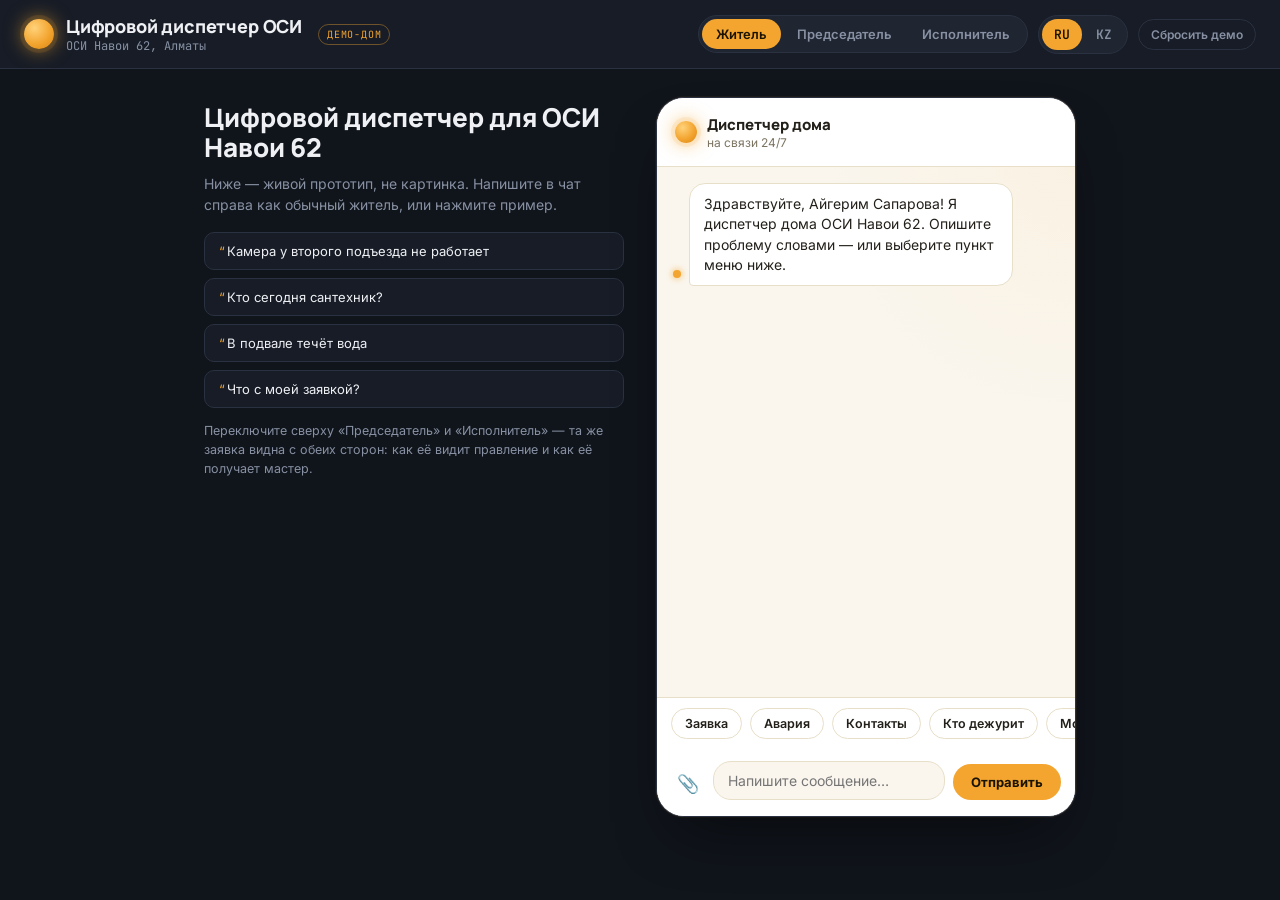
==== index.html @ 4182b922 "OSI Navoi 62 dispatcher demo" ====
<!DOCTYPE html>
<html lang="ru">
<head>
  <meta charset="UTF-8" />
  <meta name="viewport" content="width=device-width, initial-scale=1.0" />
  <title>Цифровой диспетчер — ОСИ Навои 62</title>
  <link rel="preconnect" href="https://fonts.googleapis.com">
  <link rel="preconnect" href="https://fonts.gstatic.com" crossorigin>
  <link href="https://fonts.googleapis.com/css2?family=Manrope:wght@500;700;800&family=Inter:wght@400;500;600&family=JetBrains+Mono:wght@400;600&display=swap" rel="stylesheet">
  <link rel="stylesheet" href="style.css" />
</head>
<body>
  <div class="app" id="app" data-view="resident">

    <header class="topbar">
      <div class="brand">
        <span class="lamp-mark" aria-hidden="true"></span>
        <div class="brand-text">
          <div class="brand-name" id="appName"></div>
          <div class="brand-house" id="houseTag"></div>
        </div>
        <span class="badge" id="demoBadge"></span>
      </div>
      <div class="topbar-controls">
        <div class="switch view-switch">
          <button type="button" data-view="resident" class="active"></button>
          <button type="button" data-view="chairman"></button>
          <button type="button" data-view="staff"></button>
        </div>
        <div class="switch lang-switch">
          <button type="button" data-lang="ru">RU</button>
          <button type="button" data-lang="kz">KZ</button>
        </div>
        <button type="button" class="ghost-btn small" id="resetBtn"></button>
      </div>
    </header>

    <main class="stage">

      <section class="resident-view">
        <div class="resident-layout">
          <aside class="pitch-panel">
            <h1 class="pitch-title" id="pitchTitle"></h1>
            <p class="pitch-lead" id="pitchLead"></p>

            <div class="pitch-examples" id="pitchExamples"></div>

            <p class="pitch-hint" id="pitchHintViews"></p>
          </aside>

          <div class="phone">
            <div class="phone-header">
              <span class="lamp-mark small" aria-hidden="true"></span>
              <div>
                <div class="phone-title" id="chatTitle"></div>
                <div class="phone-status" id="chatOnline"></div>
              </div>
            </div>

            <div class="chat-window" id="chatWindow" aria-live="polite"></div>

            <div class="quick-menu" id="quickMenu"></div>

            <form class="composer" id="chatForm">
              <button type="button" class="icon-btn" id="attachBtn">📎</button>
              <input type="file" id="attachInput" accept="image/*" hidden>
              <label class="sr-only" for="messageInput">Сообщение</label>
              <textarea id="messageInput" rows="1"></textarea>
              <button type="submit" id="sendBtn" class="send-btn"></button>
            </form>
          </div>
        </div>
      </section>

      <section class="chairman-view">
        <div class="stat-row">
          <div class="stat-card" id="statNeedsAttention"><div class="stat-num">0</div><div class="stat-label"></div></div>
          <div class="stat-card" id="statInProgress"><div class="stat-num">0</div><div class="stat-label"></div></div>
          <div class="stat-card stat-warn" id="statOverdue"><div class="stat-num">0</div><div class="stat-label"></div></div>
          <div class="stat-card" id="statClosedToday"><div class="stat-num">0</div><div class="stat-label"></div></div>
          <button type="button" class="ai-summary-btn" id="aiSummaryBtn"></button>
        </div>

        <nav class="chair-tabs">
          <button type="button" data-tab="board" class="active" id="tabBoardBtn"></button>
          <button type="button" data-tab="directory" id="tabDirectoryBtn"></button>
          <button type="button" data-tab="audit" id="tabAuditLabel"></button>
        </nav>

        <div class="chair-panel active" data-panel="board">
          <div class="board-layout">
            <div class="board-main">
              <div class="filters">
                <select id="filterCategory"></select>
                <select id="filterStatus"></select>
              </div>
              <div class="req-list" id="requestsList"></div>
            </div>
            <aside class="board-side">
              <h3 id="dutyTodayHeader"></h3>
              <div class="duty-list" id="dutyList"></div>
            </aside>
          </div>
        </div>

        <div class="chair-panel" data-panel="directory">
          <div class="dir-grid">
            <div class="dir-block">
              <h3 id="directoryContactsLabel"></h3>
              <div class="dir-list" id="contactsEditor"></div>
              <form class="dir-add-form" id="contactAddForm">
                <input id="contactLabelInput" required>
                <input id="contactPhoneInput" required>
                <button type="submit" id="contactAddBtn"></button>
              </form>
            </div>

            <div class="dir-block">
              <h3 id="directoryStaffLabel"></h3>
              <div class="dir-list" id="staffEditor"></div>
              <form class="dir-add-form" id="staffAddForm">
                <input id="staffNameInput" required>
                <input id="staffRoleInput" required>
                <input id="staffPhoneInput" required>
                <button type="submit" id="staffAddBtn"></button>
              </form>
            </div>

            <div class="dir-block">
              <h3 id="directoryFaqLabel"></h3>
              <div class="dir-list" id="faqEditor"></div>
              <form class="dir-add-form" id="faqAddForm">
                <input id="faqQuestionInput" required>
                <input id="faqAnswerInput" required>
                <input id="faqKeywordsInput" required>
                <button type="submit" id="faqAddBtn"></button>
              </form>
            </div>

            <div class="dir-block">
              <h3 id="directoryAnnouncementsLabel"></h3>
              <div class="dir-list" id="announcementsEditor"></div>
              <form class="dir-add-form" id="annAddForm">
                <input id="annTitleInput" required>
                <input id="annTextInput" required>
                <input type="date" id="annDateInput">
                <button type="submit" id="annAddBtn"></button>
              </form>
            </div>
          </div>
        </div>

        <div class="chair-panel" data-panel="audit">
          <div class="audit-list" id="auditList"></div>
        </div>
      </section>

      <section class="staff-view">
        <div class="staff-head">
          <label for="staffPersona"><span id="staffPersonaLabel"></span>
            <select id="staffPersona"></select>
          </label>
          <span class="staff-onduty" id="staffOnDutyBadge"></span>
        </div>

        <div class="staff-section">
          <h3 id="staffNewHeader"></h3>
          <div class="staff-cards" id="staffNewCards"></div>
        </div>
        <div class="staff-section">
          <h3 id="staffActiveHeader"></h3>
          <div class="staff-cards" id="staffActiveCards"></div>
        </div>
        <div class="staff-section">
          <h3 id="staffDoneHeader"></h3>
          <div class="staff-cards" id="staffDoneCards"></div>
        </div>
      </section>

    </main>
  </div>

  <div class="modal" id="requestModal">
    <div class="modal-card">
      <div class="modal-head">
        <h3 id="modalTitle"></h3>
      </div>
      <div class="modal-meta" id="modalMeta"></div>
      <p class="modal-text" id="modalText"></p>
      <div class="modal-ai-note" id="modalAiNote"></div>

      <div class="modal-override-label" id="modalOverrideLabel"></div>
      <div class="modal-fields">
        <label><span id="modalCategoryLabel"></span><select id="modalCategory"></select></label>
        <label><span id="modalAssigneeLabel"></span><select id="modalAssignee"></select></label>
        <label><span id="modalStatusLabel"></span><select id="modalStatus"></select></label>
      </div>

      <h4 id="requestCardHistory"></h4>
      <div class="modal-history" id="modalHistory"></div>

      <div class="modal-actions">
        <button type="button" id="modalCloseBtn" class="ghost-btn"></button>
        <button type="button" id="modalSaveBtn" class="primary-btn"></button>
      </div>
    </div>
  </div>

  <div class="modal" id="aiSummaryModal">
    <div class="modal-card">
      <div class="modal-head">
        <h3 id="aiSummaryHeading"></h3>
      </div>
      <pre class="ai-summary-body" id="aiSummaryBody"></pre>
      <div class="modal-actions">
        <button type="button" id="aiSummaryCloseBtn" class="primary-btn"></button>
      </div>
    </div>
  </div>

  <script src="data.js"></script>
  <script src="ai.js"></script>
  <script src="strings.js"></script>
  <script src="app.js"></script>
</body>
</html>
---- style.css ----
/* ============================================================
   Цифровой диспетчер ОСИ — «диспетчерская» визуальная система.
   Сигнатурный элемент: лампа дежурного (glow-точка), которая
   встречается у аватара бота, у каждой заявки и у каждого
   сотрудника — как индикаторы на настоящем диспетчерском пульте.
   ============================================================ */

:root {
  --ink: #10141b;
  --ink-2: #171c26;
  --ink-3: #1f2531;
  --ink-line: #2a3140;
  --ink-text: #eef0f4;
  --ink-text-mute: #8791a3;

  --paper: #faf6ee;
  --paper-2: #ffffff;
  --paper-line: #e8dfc9;
  --paper-text: #23201a;
  --paper-text-mute: #7c7462;

  --amber: #f3a530;
  --amber-2: #d9860f;
  --amber-soft: rgba(243, 165, 48, 0.16);
  --alarm: #e5484d;
  --alarm-soft: rgba(229, 72, 77, 0.16);
  --calm: #3fa772;
  --calm-soft: rgba(63, 167, 114, 0.16);
  --info: #4c8dff;
  --info-soft: rgba(76, 141, 255, 0.16);
  --wait: #9b7cf2;
  --wait-soft: rgba(155, 124, 242, 0.16);

  --font-display: 'Manrope', 'Segoe UI', sans-serif;
  --font-body: 'Inter', 'Segoe UI', sans-serif;
  --font-mono: 'JetBrains Mono', 'Consolas', monospace;

  --radius: 16px;
  --radius-sm: 10px;
}

* { box-sizing: border-box; }

html, body {
  margin: 0;
  min-height: 100vh;
  background: var(--ink);
  color: var(--ink-text);
  font-family: var(--font-body);
}

.sr-only {
  position: absolute; width: 1px; height: 1px; padding: 0; margin: -1px;
  overflow: hidden; clip: rect(0,0,0,0); white-space: nowrap; border: 0;
}

button { font-family: inherit; cursor: pointer; }
input, select, textarea { font-family: inherit; }

/* ---------- Lamp signature ---------- */

.lamp-mark {
  --size: 30px;
  width: var(--size); height: var(--size); border-radius: 50%;
  flex: none;
  background: radial-gradient(circle at 35% 30%, #ffd27a, var(--amber) 55%, var(--amber-2) 100%);
  box-shadow: 0 0 0 4px rgba(243,165,48,0.12), 0 0 18px 2px rgba(243,165,48,0.55);
  animation: lamp-breathe 3.2s ease-in-out infinite;
}
.lamp-mark.small { --size: 22px; }

@keyframes lamp-breathe {
  0%, 100% { box-shadow: 0 0 0 4px rgba(243,165,48,0.12), 0 0 14px 1px rgba(243,165,48,0.45); }
  50% { box-shadow: 0 0 0 6px rgba(243,165,48,0.16), 0 0 22px 4px rgba(243,165,48,0.75); }
}

.dot {
  display: inline-block; width: 9px; height: 9px; border-radius: 50%; flex: none;
}
.dot-alarm { background: var(--alarm); box-shadow: 0 0 8px 1px rgba(229,72,77,0.7); animation: dot-pulse 1.4s ease-in-out infinite; }
.dot-high { background: var(--amber); box-shadow: 0 0 6px 1px rgba(243,165,48,0.6); }
.dot-calm { background: var(--calm); box-shadow: 0 0 6px 1px rgba(63,167,114,0.5); }
.dot-off { background: #4a5266; }

@keyframes dot-pulse {
  0%, 100% { opacity: 1; } 50% { opacity: 0.45; }
}

@media (prefers-reduced-motion: reduce) {
  .lamp-mark, .dot-alarm { animation: none; }
}

/* ---------- Layout shell ---------- */

.app { min-height: 100vh; display: flex; flex-direction: column; }

.topbar {
  display: flex; align-items: center; justify-content: space-between;
  gap: 16px; flex-wrap: wrap;
  padding: 14px 24px;
  background: var(--ink-2);
  border-bottom: 1px solid var(--ink-line);
}

.brand { display: flex; align-items: center; gap: 12px; }
.brand-name { font-family: var(--font-display); font-weight: 800; font-size: 18px; letter-spacing: -0.01em; }
.brand-house { font-family: var(--font-mono); font-size: 12px; color: var(--ink-text-mute); }
.badge {
  font-family: var(--font-mono); font-size: 10px; letter-spacing: 0.08em;
  color: var(--amber); border: 1px solid rgba(243,165,48,0.4);
  padding: 3px 8px; border-radius: 999px; text-transform: uppercase;
  margin-left: 4px;
}

.topbar-controls { display: flex; align-items: center; gap: 10px; flex-wrap: wrap; }

.switch {
  display: inline-flex; background: var(--ink-3); border: 1px solid var(--ink-line);
  border-radius: 999px; padding: 3px; gap: 2px;
}
.switch button {
  border: none; background: transparent; color: var(--ink-text-mute);
  font-size: 13px; font-weight: 600; padding: 7px 14px; border-radius: 999px;
  transition: background .15s, color .15s;
}
.switch button.active { background: var(--amber); color: #1a1300; }
.lang-switch button { padding: 7px 12px; font-family: var(--font-mono); }

.ghost-btn {
  background: transparent; border: 1px solid var(--ink-line); color: var(--ink-text-mute);
  border-radius: 999px; padding: 8px 16px; font-size: 13px; font-weight: 600;
  transition: border-color .15s, color .15s;
}
.ghost-btn:hover { border-color: var(--amber); color: var(--amber); }
.ghost-btn.small { padding: 7px 12px; font-size: 12px; }

.primary-btn {
  background: var(--amber); color: #1a1300; border: none; border-radius: 999px;
  padding: 9px 18px; font-weight: 700; font-size: 13px;
}
.primary-btn:hover { background: var(--amber-2); }

.stage { flex: 1; padding: 28px 24px 40px; }

/* ---------- Resident: phone ---------- */

.resident-view, .chairman-view, .staff-view { display: none; }
[data-view="resident"] .resident-view { display: flex; justify-content: center; }
[data-view="chairman"] .chairman-view { display: block; }
[data-view="staff"] .staff-view { display: block; }

.resident-layout {
  display: flex; gap: 32px; align-items: flex-start; justify-content: center;
  max-width: 980px; width: 100%; flex-wrap: wrap;
}

.pitch-panel {
  flex: 1 1 340px; max-width: 420px; padding-top: 6px;
}
.pitch-title {
  font-family: var(--font-display); font-weight: 800; font-size: 26px; line-height: 1.15;
  color: var(--ink-text); margin: 0 0 10px;
}
.pitch-lead { font-size: 14px; color: var(--ink-text-mute); line-height: 1.55; margin: 0 0 16px; }

.pitch-examples { display: flex; flex-direction: column; gap: 8px; margin-bottom: 14px; }
.pitch-example {
  text-align: left; background: var(--ink-2); border: 1px solid var(--ink-line); color: var(--ink-text);
  border-radius: var(--radius-sm); padding: 10px 14px; font-size: 13px;
  transition: border-color .15s, background .15s;
}
.pitch-example::before { content: '“'; color: var(--amber); margin-right: 2px; }
.pitch-example:hover { border-color: var(--amber); background: var(--ink-3); }

.pitch-hint { font-size: 12.5px; color: var(--ink-text-mute); margin: 0 0 22px; line-height: 1.5; }

.phone {
  width: 100%; max-width: 420px; height: min(720px, 80vh);
  display: flex; flex-direction: column;
  background: var(--paper);
  border-radius: 28px;
  border: 1px solid var(--ink-line);
  box-shadow: 0 30px 60px -25px rgba(0,0,0,0.6), 0 0 0 1px rgba(243,165,48,0.06);
  overflow: hidden;
}

.phone-header {
  display: flex; align-items: center; gap: 10px;
  padding: 16px 18px; background: var(--paper-2);
  border-bottom: 1px solid var(--paper-line);
  flex: none;
}
.phone-title { font-family: var(--font-display); font-weight: 800; color: var(--paper-text); font-size: 15px; }
.phone-status { font-size: 12px; color: var(--paper-text-mute); }

.chat-window {
  flex: 1; overflow-y: auto; padding: 16px; display: flex; flex-direction: column; gap: 10px;
  background:
    radial-gradient(circle at 100% 0%, rgba(243,165,48,0.06), transparent 40%),
    var(--paper);
}

.msg { display: flex; align-items: flex-end; gap: 8px; max-width: 88%; }
.msg.bot { align-self: flex-start; }
.msg.user { align-self: flex-end; flex-direction: row-reverse; }

.msg-lamp {
  width: 8px; height: 8px; border-radius: 50%; margin-bottom: 8px; flex: none;
  background: var(--amber); box-shadow: 0 0 6px 1px rgba(243,165,48,0.6);
}

.bubble {
  padding: 10px 14px; border-radius: 16px; font-size: 14px; line-height: 1.45;
  white-space: pre-wrap; word-break: break-word;
}
.msg.bot .bubble { background: var(--paper-2); border: 1px solid var(--paper-line); color: var(--paper-text); border-bottom-left-radius: 4px; }
.msg.user .bubble { background: var(--ink); color: var(--paper); border-bottom-right-radius: 4px; }

.ticket-chip {
  margin-top: 8px; display: flex; align-items: center; gap: 6px;
  font-family: var(--font-mono); font-size: 12px; font-weight: 600;
  background: var(--amber-soft); color: var(--amber-2);
  padding: 6px 10px; border-radius: 999px; width: fit-content;
}
.chat-photo { margin-top: 6px; max-width: 180px; border-radius: 10px; display: block; }

.chip-row { display: flex; gap: 8px; margin-top: 10px; flex-wrap: wrap; }
.chip {
  border: 1px solid var(--paper-line); background: var(--paper-2); color: var(--paper-text);
  border-radius: 999px; padding: 7px 13px; font-size: 12.5px; font-weight: 600;
  transition: border-color .15s, background .15s;
}
.chip:hover { border-color: var(--amber); background: var(--amber-soft); }
.chip-danger { border-color: transparent; background: var(--alarm-soft); color: var(--alarm); }
.chip-danger:hover { background: var(--alarm); color: #fff; }

.quick-menu {
  display: flex; gap: 8px; padding: 10px 14px; overflow-x: auto;
  background: var(--paper-2); border-top: 1px solid var(--paper-line); flex: none;
}
.menu-chip { flex: none; }

.composer {
  display: flex; align-items: flex-end; gap: 8px; padding: 12px 14px 16px;
  background: var(--paper-2); flex: none;
}
.icon-btn {
  background: transparent; border: none; font-size: 18px; padding: 6px;
  color: var(--paper-text-mute); flex: none;
}
#attachInput { display: none; }
.composer textarea {
  flex: 1; resize: none; border: 1px solid var(--paper-line); border-radius: 18px;
  padding: 10px 14px; font-size: 14px; max-height: 140px; background: var(--paper);
  color: var(--paper-text);
}
.composer textarea:focus { outline: 2px solid var(--amber); outline-offset: 1px; }
.send-btn {
  background: var(--amber); color: #1a1300; border: none; border-radius: 999px;
  padding: 10px 18px; font-weight: 700; font-size: 13px; flex: none;
}
.send-btn:hover { background: var(--amber-2); }

/* ---------- Chairman: dispatcher board ---------- */

.stat-row { display: flex; gap: 12px; flex-wrap: wrap; margin-bottom: 18px; align-items: stretch; }

.stat-card {
  background: var(--ink-2); border: 1px solid var(--ink-line); border-radius: var(--radius);
  padding: 16px 20px; min-width: 150px; flex: 1;
}
.stat-card .stat-num { font-family: var(--font-display); font-weight: 800; font-size: 32px; color: var(--ink-text); }
.stat-card .stat-label { font-size: 12px; color: var(--ink-text-mute); margin-top: 4px; }
.stat-card.stat-warn { border-color: rgba(229,72,77,0.4); }
.stat-card.stat-warn .stat-num { color: var(--alarm); }

.ai-summary-btn {
  background: linear-gradient(135deg, var(--amber), var(--amber-2));
  color: #1a1300; border: none; border-radius: var(--radius);
  padding: 0 22px; font-weight: 800; font-size: 14px; min-width: 180px;
  display: flex; align-items: center; justify-content: center; gap: 8px;
}
.ai-summary-btn::before {
  content: ''; width: 8px; height: 8px; border-radius: 50%; background: #1a1300;
  box-shadow: 0 0 6px 1px rgba(0,0,0,0.4);
}

.chair-tabs { display: flex; gap: 4px; border-bottom: 1px solid var(--ink-line); margin-bottom: 18px; }
.chair-tabs button {
  background: transparent; border: none; color: var(--ink-text-mute);
  padding: 10px 6px; margin-right: 18px; font-weight: 700; font-size: 14px;
  border-bottom: 2px solid transparent;
}
.chair-tabs button.active { color: var(--amber); border-bottom-color: var(--amber); }

.chair-panel { display: none; }
.chair-panel.active { display: block; }

.board-layout { display: grid; grid-template-columns: 1fr 280px; gap: 20px; align-items: start; }

.filters { display: flex; gap: 10px; margin-bottom: 12px; }
.filters select {
  background: var(--ink-2); color: var(--ink-text); border: 1px solid var(--ink-line);
  border-radius: var(--radius-sm); padding: 8px 12px; font-size: 13px;
}

.req-list { display: flex; flex-direction: column; gap: 6px; }
.req-row {
  display: grid; grid-template-columns: 14px 56px 1fr 1fr 110px 140px;
  align-items: center; gap: 12px;
  background: var(--ink-2); border: 1px solid var(--ink-line); border-left: 3px solid transparent;
  border-radius: var(--radius-sm); padding: 11px 14px; font-size: 13px;
}
.req-row:hover { background: var(--ink-3); cursor: pointer; }
.req-row.req-overdue { border-left-color: var(--alarm); background: linear-gradient(90deg, var(--alarm-soft), var(--ink-2) 20%); }
.req-id { font-family: var(--font-mono); font-weight: 700; color: var(--ink-text); }
.req-cat { color: var(--ink-text); }
.req-loc { color: var(--ink-text-mute); font-size: 12.5px; }
.req-assignee { color: var(--ink-text-mute); font-size: 12.5px; text-align: right; }

.req-status {
  font-size: 11.5px; font-weight: 700; padding: 4px 9px; border-radius: 999px; text-align: center;
}
.status-новая { background: var(--info-soft); color: var(--info); }
.status-принята { background: var(--info-soft); color: var(--info); }
.status-вработе { background: var(--amber-soft); color: var(--amber); }
.status-ожидает { background: var(--wait-soft); color: var(--wait); }
.status-выполнена { background: var(--calm-soft); color: var(--calm); }
.status-закрыта { background: rgba(135,145,163,0.16); color: var(--ink-text-mute); }

.board-side {
  background: var(--ink-2); border: 1px solid var(--ink-line); border-radius: var(--radius);
  padding: 16px;
}
.board-side h3 { margin: 0 0 12px; font-family: var(--font-display); font-size: 14px; color: var(--ink-text); }
.duty-list { display: flex; flex-direction: column; gap: 12px; }
.duty-row { display: flex; align-items: flex-start; gap: 10px; }
.duty-row .dot { margin-top: 5px; }
.duty-name { font-size: 13px; font-weight: 600; color: var(--ink-text); }
.duty-role { font-size: 12px; color: var(--ink-text-mute); }

.empty-hint { color: var(--ink-text-mute); font-size: 13px; padding: 20px; text-align: center; }

/* Directory */

.dir-grid { display: grid; grid-template-columns: 1fr 1fr; gap: 16px; }
.dir-block {
  background: var(--ink-2); border: 1px solid var(--ink-line); border-radius: var(--radius);
  padding: 16px;
}
.dir-block h3 { margin: 0 0 12px; font-family: var(--font-display); font-size: 14px; }
.dir-list { display: flex; flex-direction: column; gap: 6px; margin-bottom: 12px; max-height: 220px; overflow-y: auto; }
.dir-row {
  display: flex; align-items: center; gap: 10px; justify-content: space-between;
  background: var(--ink-3); border-radius: var(--radius-sm); padding: 8px 10px; font-size: 12.5px;
}
.dir-row-wrap { flex-wrap: wrap; }
.dir-row span { color: var(--ink-text-mute); }
.dir-row .dir-strong { color: var(--ink-text); font-weight: 600; flex: 1 1 100%; }
.dir-mono { font-family: var(--font-mono); }

.dir-add-form { display: flex; gap: 6px; flex-wrap: wrap; }
.dir-add-form input {
  flex: 1; min-width: 90px; background: var(--ink-3); border: 1px solid var(--ink-line);
  border-radius: var(--radius-sm); padding: 7px 10px; color: var(--ink-text); font-size: 12.5px;
}
.dir-add-form button {
  background: var(--amber); color: #1a1300; border: none; border-radius: var(--radius-sm);
  padding: 7px 14px; font-weight: 700; font-size: 12.5px;
}

/* Audit */

.audit-list { display: flex; flex-direction: column; gap: 4px; }
.audit-row {
  display: grid; grid-template-columns: 70px 1fr auto 1fr 50px; gap: 10px; align-items: center;
  background: var(--ink-2); border: 1px solid var(--ink-line); border-radius: var(--radius-sm);
  padding: 9px 12px; font-size: 12px; font-family: var(--font-mono);
}
.audit-time { color: var(--ink-text-mute); }
.audit-input { color: var(--ink-text); overflow: hidden; text-overflow: ellipsis; white-space: nowrap; }
.audit-arrow { color: var(--amber); }
.audit-outcome { color: var(--ink-text-mute); }
.audit-conf { color: var(--calm); text-align: right; }

/* ---------- Staff (Исполнитель) ---------- */

.staff-head {
  display: flex; align-items: center; gap: 14px; flex-wrap: wrap; margin-bottom: 20px;
  background: var(--ink-2); border: 1px solid var(--ink-line); border-radius: var(--radius);
  padding: 14px 18px;
}
.staff-head label { display: flex; align-items: center; gap: 10px; font-size: 13px; color: var(--ink-text-mute); }
.staff-head select {
  background: var(--ink-3); color: var(--ink-text); border: 1px solid var(--ink-line);
  border-radius: var(--radius-sm); padding: 8px 12px; font-size: 13px; font-weight: 600;
}
.staff-onduty { font-size: 12px; padding: 5px 11px; border-radius: 999px; font-weight: 700; }
.staff-onduty.on { background: var(--calm-soft); color: var(--calm); }
.staff-onduty.off { background: rgba(135,145,163,0.16); color: var(--ink-text-mute); }

.staff-section h3 {
  font-family: var(--font-display); font-size: 14px; color: var(--ink-text); margin: 22px 0 10px;
}
.staff-section:first-of-type h3 { margin-top: 0; }

.staff-cards { display: flex; flex-direction: column; gap: 10px; }
.staff-card {
  background: var(--ink-2); border: 1px solid var(--ink-line); border-left: 3px solid var(--ink-line);
  border-radius: var(--radius); padding: 14px 16px;
}
.staff-card.staff-card-alarm { border-left-color: var(--alarm); }
.staff-card-top { display: flex; align-items: center; gap: 10px; margin-bottom: 6px; }
.staff-card-id { font-family: var(--font-mono); font-weight: 700; color: var(--ink-text); }
.staff-card-cat { color: var(--ink-text); font-weight: 600; }
.staff-card-loc { color: var(--ink-text-mute); font-size: 12.5px; margin-left: auto; }
.staff-card-text { font-size: 13px; color: var(--ink-text); background: var(--ink-3); border-radius: var(--radius-sm); padding: 9px 11px; margin-bottom: 10px; }
.staff-card-meta { display: flex; justify-content: space-between; align-items: center; gap: 10px; flex-wrap: wrap; }
.staff-card-resident { font-size: 12px; color: var(--ink-text-mute); }
.staff-card-actions { display: flex; gap: 8px; align-items: center; }
.staff-card-actions select {
  background: var(--ink-3); color: var(--ink-text); border: 1px solid var(--ink-line);
  border-radius: var(--radius-sm); padding: 6px 10px; font-size: 12.5px;
}

/* ---------- Modals ---------- */

.modal {
  display: none; position: fixed; inset: 0; background: rgba(8,10,14,0.72);
  align-items: center; justify-content: center; padding: 20px; z-index: 50;
}
.modal.open { display: flex; }
.modal-card {
  background: var(--ink-2); border: 1px solid var(--ink-line); border-radius: var(--radius);
  padding: 22px; width: 100%; max-width: 480px; max-height: 85vh; overflow-y: auto;
  box-shadow: 0 30px 60px -20px rgba(0,0,0,0.7);
}
.modal-head { display: flex; justify-content: space-between; align-items: center; margin-bottom: 6px; }
.modal-head h3 { margin: 0; font-family: var(--font-display); font-size: 17px; }
.modal-meta { display: flex; align-items: center; gap: 8px; font-size: 12.5px; color: var(--ink-text-mute); margin-bottom: 10px; }
.modal-text { font-size: 13.5px; color: var(--ink-text); background: var(--ink-3); padding: 10px 12px; border-radius: var(--radius-sm); }
.modal-ai-note { font-size: 12px; color: var(--amber); margin: 10px 0 4px; }
.modal-override-label { font-size: 11.5px; color: var(--ink-text-mute); text-transform: uppercase; letter-spacing: 0.06em; margin-bottom: 6px; }

.modal-fields { display: flex; gap: 10px; flex-wrap: wrap; margin-bottom: 16px; }
.modal-fields label { display: flex; flex-direction: column; gap: 4px; font-size: 11px; color: var(--ink-text-mute); flex: 1; min-width: 120px; }
.modal-fields select {
  background: var(--ink-3); border: 1px solid var(--ink-line); border-radius: var(--radius-sm);
  padding: 8px 10px; color: var(--ink-text); font-size: 13px;
}

.modal-history { display: flex; flex-direction: column; gap: 6px; margin: 10px 0 16px; }
.hist-row { display: flex; gap: 10px; font-size: 12px; border-left: 2px solid var(--ink-line); padding-left: 10px; }
.hist-time { font-family: var(--font-mono); color: var(--ink-text-mute); flex: none; }

.modal-actions { display: flex; justify-content: flex-end; gap: 10px; }

.ai-summary-body {
  font-family: var(--font-body); font-size: 13.5px; color: var(--ink-text);
  white-space: pre-wrap; line-height: 1.7; background: var(--ink-3);
  padding: 14px; border-radius: var(--radius-sm); margin: 12px 0;
}

/* ---------- Responsive ---------- */

@media (max-width: 900px) {
  .board-layout { grid-template-columns: 1fr; }
  .dir-grid { grid-template-columns: 1fr; }
  .req-row { grid-template-columns: 12px 46px 1fr 90px; }
  .req-loc, .req-assignee { display: none; }
}

@media (max-width: 560px) {
  .stage { padding: 16px 10px 28px; }
  .topbar { padding: 12px 14px; }
  .phone { height: min(680px, 85vh); border-radius: 20px; }
  .stat-card { min-width: 130px; padding: 14px; }
}
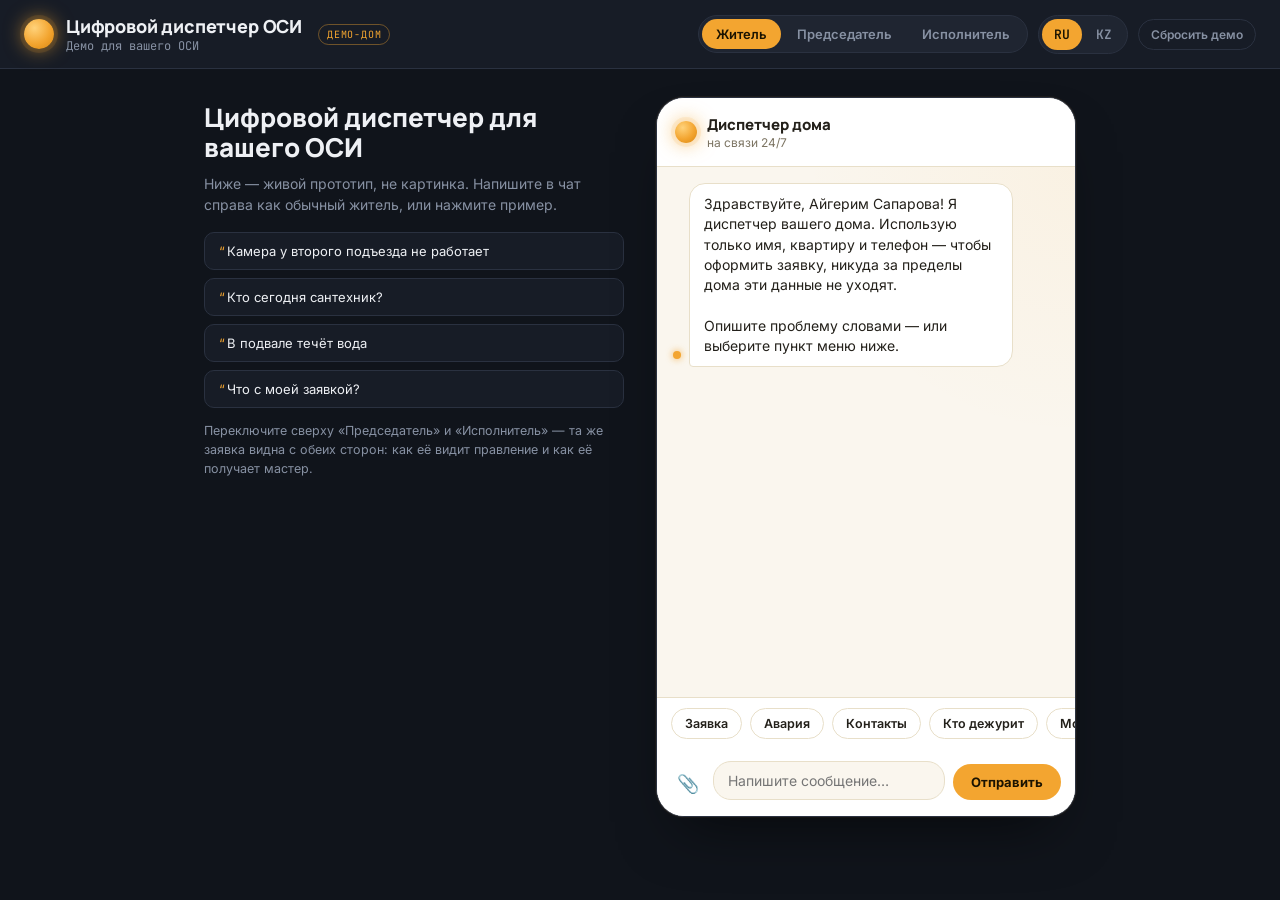
==== commit 47e3cee8: "Unify demo and proposal: remove per-house/chairman personalization" ====
--- a/index.html
+++ b/index.html
@@ -3,7 +3,7 @@
 <head>
   <meta charset="UTF-8" />
   <meta name="viewport" content="width=device-width, initial-scale=1.0" />
-  <title>Цифровой диспетчер — ОСИ Навои 62</title>
+  <title>Цифровой диспетчер ОСИ</title>
   <link rel="preconnect" href="https://fonts.googleapis.com">
   <link rel="preconnect" href="https://fonts.gstatic.com" crossorigin>
   <link href="https://fonts.googleapis.com/css2?family=Manrope:wght@500;700;800&family=Inter:wght@400;500;600&family=JetBrains+Mono:wght@400;600&display=swap" rel="stylesheet">
